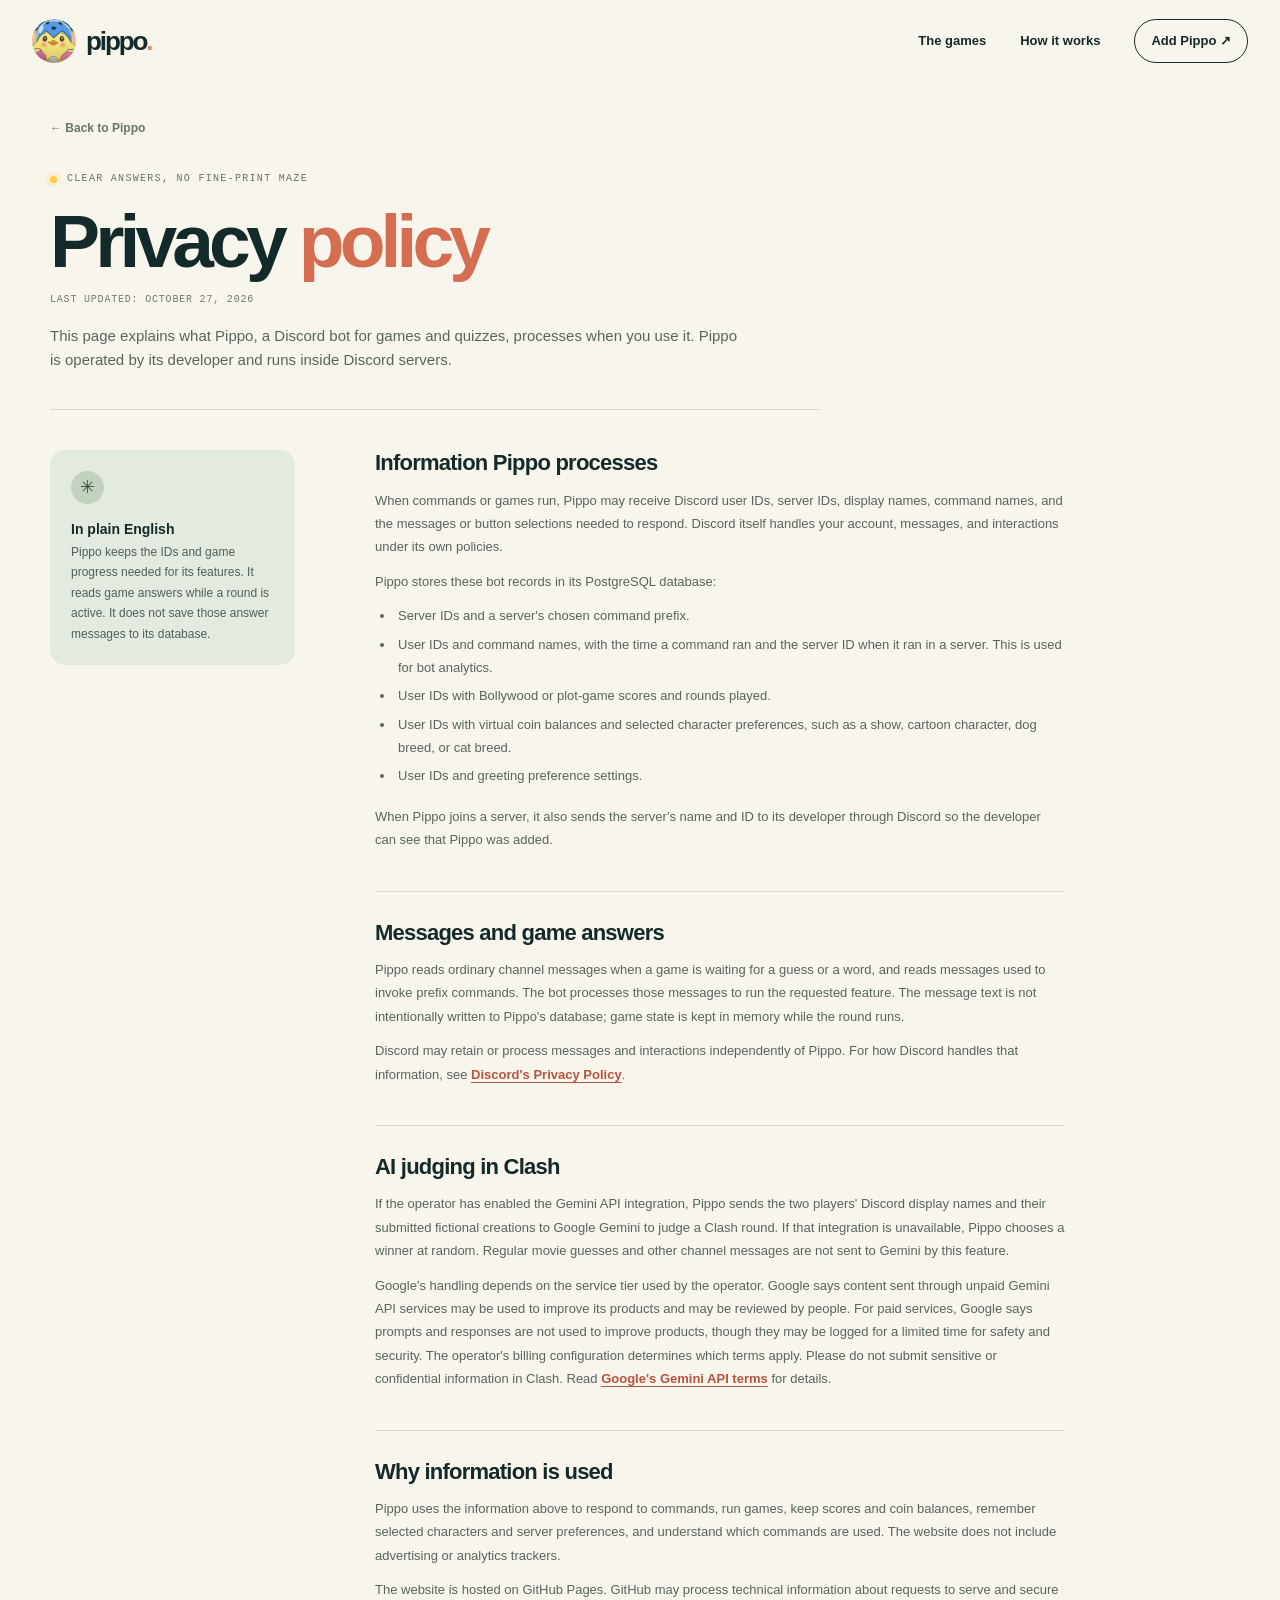
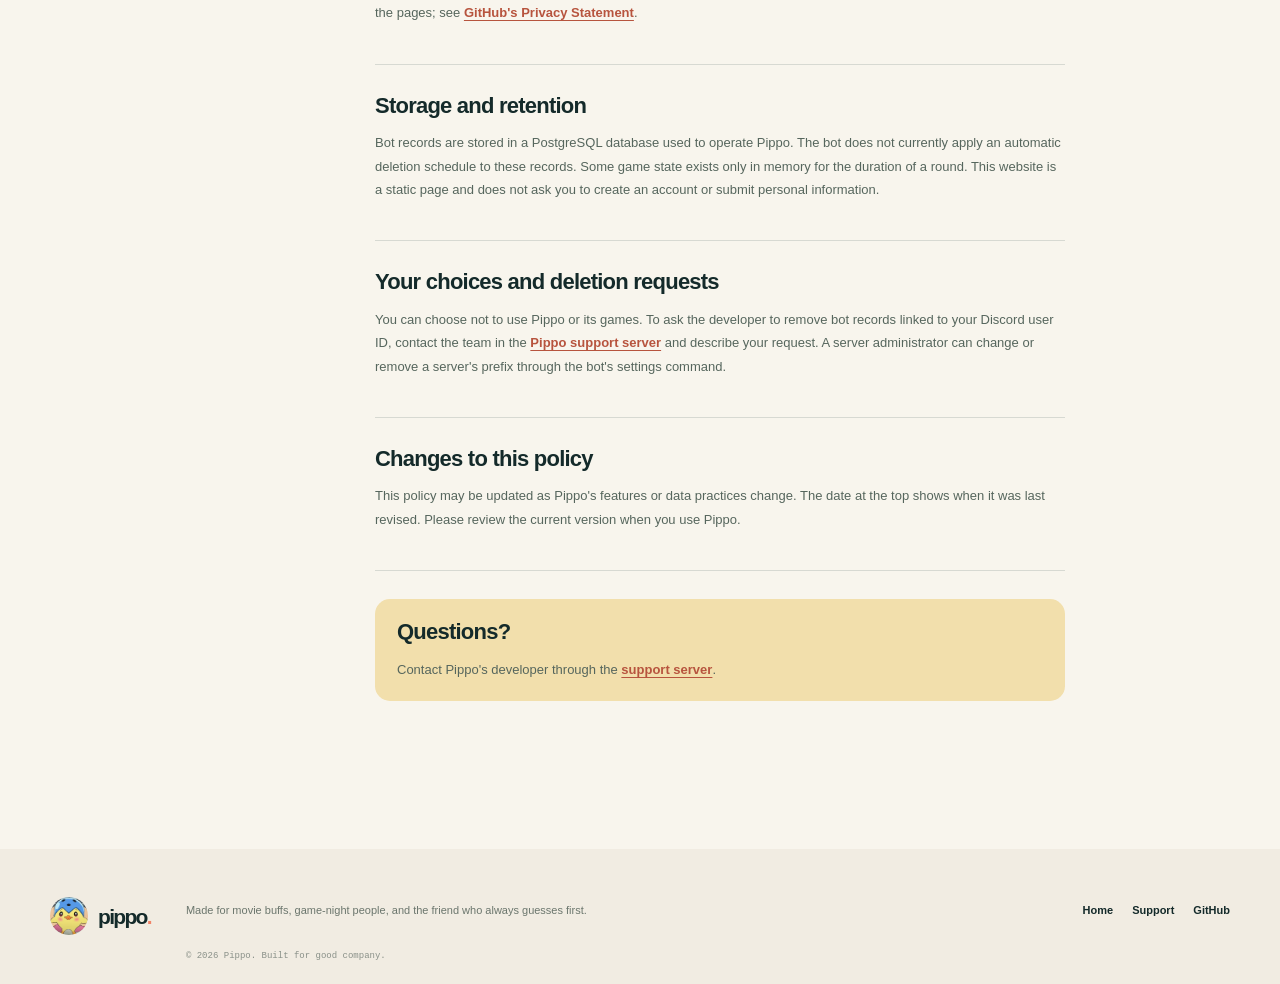
==== privacy.html @ 9a1ebc13 "Build Pippo website and privacy policy" ====
<!doctype html>
<html lang="en">
  <head>
    <meta charset="utf-8" />
    <meta name="viewport" content="width=device-width, initial-scale=1" />
    <meta name="theme-color" content="#132b2b" />
    <meta name="description" content="Learn what information Pippo processes, why it is used, and how to request its removal." />
    <title>Privacy policy — Pippo</title>
    <link rel="icon" href="assets/pippo.webp" type="image/webp" />
    <link rel="stylesheet" href="styles.css" />
    <script src="script.js" defer></script>
  </head>
  <body class="policy-page">
    <a class="skip-link" href="#main">Skip to content</a>
    <header class="site-header">
      <a class="brand" href="./" aria-label="Pippo home"><img src="assets/pippo.webp" alt="Pippo mascot" width="44" height="44" /><span>pippo<span class="brand-dot">.</span></span></a>
      <button class="menu-toggle" type="button" aria-expanded="false" aria-controls="site-nav" aria-label="Open navigation"><span></span><span></span></button>
      <nav id="site-nav" class="site-nav" aria-label="Main navigation"><a href="index.html#games">The games</a><a href="index.html#how">How it works</a><a class="nav-cta" href="https://top.gg/bot/1066895131485163570" target="_blank" rel="noreferrer">Add Pippo <span aria-hidden="true">↗</span></a></nav>
    </header>
    <main id="main" class="policy-main section-wrap">
      <a class="back-link" href="./">← Back to Pippo</a>
      <header class="policy-heading">
        <p class="eyebrow eyebrow-dark"><span class="eyebrow-dot"></span> Clear answers, no fine-print maze</p>
        <h1>Privacy <em>policy</em></h1>
        <p class="policy-updated">Last updated: October 27, 2026</p>
        <p class="policy-lede">This page explains what Pippo, a Discord bot for games and quizzes, processes when you use it. Pippo is operated by its developer and runs inside Discord servers.</p>
      </header>
      <div class="policy-layout">
        <aside class="policy-aside"><span class="aside-icon">✳</span><p><b>In plain English</b><br />Pippo keeps the IDs and game progress needed for its features. It reads game answers while a round is active. It does not save those answer messages to its database.</p></aside>
        <article class="policy-content">
          <section><h2>Information Pippo processes</h2><p>When commands or games run, Pippo may receive Discord user IDs, server IDs, display names, command names, and the messages or button selections needed to respond. Discord itself handles your account, messages, and interactions under its own policies.</p><p>Pippo stores these bot records in its PostgreSQL database:</p><ul><li>Server IDs and a server's chosen command prefix.</li><li>User IDs and command names, with the time a command ran and the server ID when it ran in a server. This is used for bot analytics.</li><li>User IDs with Bollywood or plot-game scores and rounds played.</li><li>User IDs with virtual coin balances and selected character preferences, such as a show, cartoon character, dog breed, or cat breed.</li><li>User IDs and greeting preference settings.</li></ul><p>When Pippo joins a server, it also sends the server's name and ID to its developer through Discord so the developer can see that Pippo was added.</p></section>
          <section><h2>Messages and game answers</h2><p>Pippo reads ordinary channel messages when a game is waiting for a guess or a word, and reads messages used to invoke prefix commands. The bot processes those messages to run the requested feature. The message text is not intentionally written to Pippo's database; game state is kept in memory while the round runs.</p><p>Discord may retain or process messages and interactions independently of Pippo. For how Discord handles that information, see <a href="https://discord.com/privacy" target="_blank" rel="noreferrer">Discord's Privacy Policy</a>.</p></section>
          <section><h2>AI judging in Clash</h2><p>If the operator has enabled the Gemini API integration, Pippo sends the two players' Discord display names and their submitted fictional creations to Google Gemini to judge a Clash round. If that integration is unavailable, Pippo chooses a winner at random. Regular movie guesses and other channel messages are not sent to Gemini by this feature.</p><p>Google's handling depends on the service tier used by the operator. Google says content sent through unpaid Gemini API services may be used to improve its products and may be reviewed by people. For paid services, Google says prompts and responses are not used to improve products, though they may be logged for a limited time for safety and security. The operator's billing configuration determines which terms apply. Please do not submit sensitive or confidential information in Clash. Read <a href="https://ai.google.dev/gemini-api/terms" target="_blank" rel="noreferrer">Google's Gemini API terms</a> for details.</p></section>
          <section><h2>Why information is used</h2><p>Pippo uses the information above to respond to commands, run games, keep scores and coin balances, remember selected characters and server preferences, and understand which commands are used. The website does not include advertising or analytics trackers.</p><p>The website is hosted on GitHub Pages. GitHub may process technical information about requests to serve and secure the pages; see <a href="https://docs.github.com/en/site-policy/privacy-policies/github-privacy-statement" target="_blank" rel="noreferrer">GitHub's Privacy Statement</a>.</p></section>
          <section><h2>Storage and retention</h2><p>Bot records are stored in a PostgreSQL database used to operate Pippo. The bot does not currently apply an automatic deletion schedule to these records. Some game state exists only in memory for the duration of a round. This website is a static page and does not ask you to create an account or submit personal information.</p></section>
          <section><h2>Your choices and deletion requests</h2><p>You can choose not to use Pippo or its games. To ask the developer to remove bot records linked to your Discord user ID, contact the team in the <a href="https://discord.gg/ugcEEd8pAP" target="_blank" rel="noreferrer">Pippo support server</a> and describe your request. A server administrator can change or remove a server's prefix through the bot's settings command.</p></section>
          <section><h2>Changes to this policy</h2><p>This policy may be updated as Pippo's features or data practices change. The date at the top shows when it was last revised. Please review the current version when you use Pippo.</p></section>
          <section class="policy-contact"><h2>Questions?</h2><p>Contact Pippo's developer through the <a href="https://discord.gg/ugcEEd8pAP" target="_blank" rel="noreferrer">support server</a>.</p></section>
        </article>
      </div>
    </main>
    <footer class="site-footer"><div class="footer-inner section-wrap"><a class="brand footer-brand" href="./"><img src="assets/pippo.webp" alt="" width="38" height="38" /><span>pippo<span class="brand-dot">.</span></span></a><p>Made for movie buffs, game-night people, and the friend who always guesses first.</p><nav aria-label="Footer navigation"><a href="index.html">Home</a><a href="https://discord.gg/ugcEEd8pAP" target="_blank" rel="noreferrer">Support</a><a href="https://github.com/NavSrijan/Pippo" target="_blank" rel="noreferrer">GitHub</a></nav><small>© <span data-year>2026</span> Pippo. Built for good company.</small></div></footer>
  </body>
</html>
---- styles.css ----
:root {
  color-scheme: light;
  --ink: #142a2a;
  --ink-soft: #385251;
  --paper: #fbf8f2;
  --paper-deep: #f3eee5;
  --sun: #ffc94a;
  --coral: #f18468;
  --line: rgba(20, 42, 42, .14);
  --display: 'Space Grotesk', 'Avenir Next', sans-serif;
  --body: 'DM Sans', 'Avenir Next', sans-serif;
  --mono: 'DM Mono', monospace;
}

* { box-sizing: border-box; }
html { scroll-behavior: smooth; scroll-padding-top: 92px; }
body { margin: 0; background: var(--paper); color: var(--ink); font-family: var(--body); font-size: 16px; line-height: 1.6; -webkit-font-smoothing: antialiased; }
a { color: inherit; }
button, a { -webkit-tap-highlight-color: transparent; }
.section-wrap { width: min(1180px, calc(100% - 64px)); margin-inline: auto; }
.skip-link { position: absolute; left: 16px; top: -60px; z-index: 10; padding: 10px 14px; border-radius: 8px; background: var(--sun); color: var(--ink); }
.skip-link:focus { top: 12px; }
.site-header { width: min(1320px, calc(100% - 64px)); height: 82px; margin: auto; display: flex; align-items: center; justify-content: space-between; position: relative; z-index: 5; }
.brand { display: inline-flex; align-items: center; gap: 10px; text-decoration: none; color: var(--ink); font: 700 26px/1 var(--display); letter-spacing: -.08em; }
.brand img { border-radius: 50%; object-fit: cover; }
.brand-dot { color: var(--coral); }
.site-nav { display: flex; align-items: center; gap: 34px; }
.site-nav a, .site-footer nav a { font-size: 13px; font-weight: 600; text-decoration: none; transition: color .2s ease; }
.site-nav a:hover, .site-footer nav a:hover { color: #b7543e; }
.site-nav .nav-cta { padding: 11px 16px; border: 1px solid var(--ink); border-radius: 999px; }
.site-nav .nav-cta:hover { background: var(--ink); color: white; }
.menu-toggle { display: none; }

.hero { min-height: 640px; margin-top: 12px; padding: 74px 66px 88px; border-radius: 30px; background: var(--ink); color: #fffaf0; display: grid; grid-template-columns: 1.04fr .96fr; align-items: center; position: relative; overflow: hidden; }
.hero::before { content: ''; width: 560px; height: 560px; position: absolute; right: -80px; top: -240px; border: 1px solid rgba(255,255,255,.1); border-radius: 50%; }
.hero::after { content: ''; width: 740px; height: 740px; position: absolute; right: -165px; top: -330px; border: 1px solid rgba(255,255,255,.06); border-radius: 50%; }
.hero-copy { max-width: 540px; z-index: 1; padding-bottom: 20px; }
.eyebrow { display: flex; align-items: center; gap: 10px; margin: 0 0 22px; color: #d7e4d6; font: 500 10px/1.4 var(--mono); letter-spacing: .13em; text-transform: uppercase; }
.eyebrow-dot { width: 7px; height: 7px; background: var(--sun); display: inline-block; border-radius: 50%; box-shadow: 0 0 0 4px rgba(255,201,74,.16); }
.hero h1, .section-heading h2, .how-title h2, .final-cta h2, .policy-heading h1 { margin: 0; font-family: var(--display); font-weight: 600; letter-spacing: -.065em; }
.hero h1 { font-size: clamp(48px, 6.3vw, 78px); line-height: .99; }
.hero h1 span { color: var(--sun); }
.hero-intro { max-width: 450px; margin: 26px 0 29px; color: #ccdbd1; font-size: 16px; line-height: 1.7; }
.hero-actions { display: flex; align-items: center; flex-wrap: wrap; gap: 22px; }
.button { display: inline-flex; align-items: center; justify-content: center; gap: 14px; min-height: 52px; padding: 0 21px; border: 1px solid transparent; border-radius: 999px; text-decoration: none; font-size: 13px; font-weight: 700; transition: transform .2s ease, background .2s ease, color .2s ease; }
.button:hover { transform: translateY(-2px); }
.button-bright { background: var(--sun); color: var(--ink); }
.button-bright:hover { background: #ffdc7d; }
.text-link { color: #d7e4d6; font-size: 12px; font-weight: 600; text-decoration: none; }
.text-link span { padding-left: 5px; color: var(--sun); }
.hero-note { display: flex; gap: 12px; align-items: center; margin-top: 51px; color: #b9c9c0; font-size: 11px; }
.note-star { color: var(--coral); font-size: 19px; }
.hero-art { height: 450px; position: relative; z-index: 1; display: flex; align-items: center; justify-content: center; }
.mascot-frame { z-index: 1; width: min(360px, 78%); aspect-ratio: 1; display: grid; place-items: center; border: 1px solid rgba(255,255,255,.32); border-radius: 48% 52% 49% 51%; background: linear-gradient(145deg, #e5a094 0%, #ffcf65 56%, #e5a094 100%); transform: rotate(-5deg); box-shadow: 0 24px 60px rgba(0,0,0,.25); overflow: hidden; }
.mascot-frame img { width: 83%; height: 83%; object-fit: cover; border: 8px solid #fffaf0; border-radius: 50%; transform: rotate(5deg); }
.art-orbit { position: absolute; width: 400px; height: 400px; border: 1px dashed rgba(255,255,255,.19); border-radius: 50%; }
.orbit-two { width: 466px; height: 466px; border-style: solid; border-color: rgba(255,255,255,.07); }
.art-spark { position: absolute; z-index: 2; color: var(--sun); }
.spark-one { top: 53px; left: 88px; font-size: 38px; }
.spark-two { top: 138px; right: 19px; color: var(--coral); font-size: 29px; }
.floating-card { display: flex; gap: 10px; align-items: center; position: absolute; z-index: 2; padding: 12px 15px; border: 1px solid rgba(20,42,42,.08); border-radius: 14px; background: #fffaf0; color: var(--ink); box-shadow: 0 14px 30px rgba(0,0,0,.18); transform: rotate(3deg); }
.floating-card b, .floating-card small { display: block; }
.floating-card b { font: 600 11px var(--display); }
.floating-card small { margin-top: 2px; color: #63736b; font-size: 9px; }
.card-emoji { display: grid; place-items: center; width: 33px; height: 33px; border-radius: 10px; background: #fbe6c8; font-size: 18px; }
.movie-card { top: 68px; right: -5px; }
.quiz-card { bottom: 75px; left: -5px; transform: rotate(-4deg); }
.quiz-card .card-emoji { background: #e8e7fb; }
.hero-caption { display: flex; align-items: center; gap: 8px; position: absolute; right: 5px; bottom: 10px; color: #afc0b6; font: 10px var(--mono); }
.caption-line { display: block; width: 25px; height: 1px; background: var(--coral); }
.hero-scroll { display: flex; gap: 10px; align-items: center; position: absolute; bottom: 28px; left: 66px; color: #9db2a6; font: 9px var(--mono); letter-spacing: .08em; text-transform: uppercase; }
.hero-scroll span { width: 18px; height: 26px; border: 1px solid #9db2a6; border-radius: 99px; position: relative; }
.hero-scroll span::after { content: ''; position: absolute; left: 7px; top: 5px; width: 2px; height: 5px; border-radius: 2px; background: var(--sun); }

.ticker { margin: 36px 0 0; border-block: 1px solid var(--line); overflow: hidden; }
.ticker-track { width: max-content; display: flex; align-items: center; gap: 29px; padding: 16px 0; animation: ticker 36s linear infinite; color: #415b53; font: 500 10px var(--mono); letter-spacing: .11em; text-transform: uppercase; }
.ticker-track i { color: var(--coral); font-size: 15px; font-style: normal; }
@keyframes ticker { to { transform: translateX(-50%); } }

.games-section { padding-block: 118px 128px; }
.section-heading { max-width: 710px; margin-bottom: 45px; }
.eyebrow-dark { color: #66746b; }
.section-heading h2, .how-title h2, .final-cta h2 { font-size: clamp(38px, 5.1vw, 59px); line-height: 1.04; }
.section-heading h2 em, .how-title h2 em, .final-cta h2 em, .policy-heading h1 em { color: #d56d51; font-style: normal; }
.section-heading > p:last-child { max-width: 485px; margin: 17px 0 0; color: #65736b; font-size: 14px; }
.game-grid { display: grid; grid-template-columns: repeat(4, 1fr); gap: 14px; }
.game-card { min-height: 335px; padding: 22px 22px 24px; border-radius: 18px; overflow: hidden; position: relative; }
.game-card-peach { background: #f5c6ad; }
.game-card-lilac { background: #d9d8f5; }
.game-card-mint { background: #cfe1d1; }
.game-card-yellow { background: #f6df9b; }
.game-card-top { display: flex; justify-content: space-between; align-items: center; }
.game-icon { display: grid; place-items: center; width: 43px; height: 43px; border: 1px solid rgba(20,42,42,.16); border-radius: 13px; background: rgba(255,255,255,.34); font-size: 22px; }
.game-index { color: rgba(20,42,42,.48); font: 11px var(--mono); }
.game-card h3 { max-width: 190px; margin: 37px 0 11px; font: 600 23px/1.12 var(--display); letter-spacing: -.04em; }
.game-card p { max-width: 245px; margin: 0; color: #455650; font-size: 12px; line-height: 1.65; }
.game-tag { display: inline-block; margin-top: 19px; padding: 6px 9px; border: 1px solid rgba(20,42,42,.18); border-radius: 50px; color: #41534d; font: 9px var(--mono); text-transform: uppercase; letter-spacing: .06em; }
.poster-stack { position: absolute; right: -15px; bottom: -12px; display: flex; transform: rotate(-13deg); }
.poster-stack span { display: grid; place-items: center; width: 46px; height: 62px; margin-left: -12px; border: 3px solid var(--paper); border-radius: 5px; background: #d87655; color: #fff8e7; font: 7px var(--mono); }
.poster-stack span:nth-child(2) { background: #667c81; transform: translateY(-7px); }
.poster-stack span:nth-child(3) { background: #edbd54; transform: translateY(-14px); }
.word-bubbles { position: absolute; right: 16px; bottom: 22px; display: flex; gap: 5px; align-items: center; transform: rotate(7deg); }
.word-bubbles span { display: grid; place-items: center; width: 39px; height: 39px; border-radius: 50%; background: #fff8ee; box-shadow: 0 4px 8px rgba(20,42,42,.1); font-size: 18px; }
.word-bubbles span:nth-child(2) { background: var(--ink); color: var(--sun); font: 600 16px var(--display); }
.tic-board { position: absolute; right: 17px; bottom: 18px; width: 76px; height: 76px; display: grid; grid-template-columns: repeat(3,1fr); gap: 3px; transform: rotate(6deg); }
.tic-board span { display: grid; place-items: center; border-radius: 5px; background: rgba(255,250,240,.75); color: #36534a; font: 700 13px var(--display); }
.tic-board span:nth-child(5) { background: #ed8a67; color: white; }
.coin-stack { position: absolute; right: 18px; bottom: 16px; display: flex; align-items: end; }
.coin-stack span { display: grid; place-items: center; width: 36px; height: 36px; margin-left: -5px; border: 2px solid #f6df9b; border-radius: 50%; background: #dfaa37; color: #fff5d4; font: 700 14px var(--display); box-shadow: 0 3px 6px rgba(20,42,42,.15); }
.coin-stack span:nth-child(2) { transform: translateY(-8px); background: #f2bb40; }
.coin-stack span:nth-child(3) { background: #c7832a; }

.how-section { padding-block: 95px 103px; background: var(--ink); color: #fffaf0; }
.how-inner { display: grid; grid-template-columns: .9fr 1.1fr; gap: 100px; align-items: center; }
.how-title h2 { font-size: clamp(40px, 4.8vw, 55px); }
.how-title > p:not(.eyebrow) { max-width: 330px; margin: 18px 0 24px; color: #bdcbc3; font-size: 13px; }
.button-outline { min-height: 46px; border-color: rgba(255,250,240,.55); color: #fffaf0; }
.button-outline:hover { background: #fffaf0; color: var(--ink); }
.steps { border-top: 1px solid rgba(255,255,255,.18); }
.step { min-height: 104px; padding: 20px 4px; display: grid; grid-template-columns: 44px 1fr 30px; gap: 17px; align-items: center; border-bottom: 1px solid rgba(255,255,255,.18); }
.step-number { align-self: start; padding-top: 5px; color: var(--sun); font: 11px var(--mono); }
.step h3 { margin: 0 0 4px; font: 600 18px var(--display); }
.step p { margin: 0; color: #b8c8bf; font-size: 12px; }
.step code { color: var(--sun); font: 11px var(--mono); }
.step-mark { display: grid; place-items: center; width: 28px; height: 28px; border: 1px solid rgba(255,255,255,.2); border-radius: 50%; color: var(--coral); font-size: 12px; }

.final-cta { min-height: 405px; padding-block: 90px 82px; text-align: center; position: relative; }
.final-cta .eyebrow { justify-content: center; }
.final-cta h2 { font-size: clamp(37px, 4.6vw, 55px); }
.button-dark { margin-top: 27px; background: var(--ink); color: #fffaf0; }
.button-dark:hover { background: #284642; }
.support-line { margin-top: 15px; color: #6c7870; font-size: 11px; }
.support-line a { color: #b7543e; font-weight: 700; text-underline-offset: 3px; }
.cta-sticker { display: grid; place-items: center; width: 92px; height: 92px; position: absolute; right: 9%; top: 105px; border: 1px solid rgba(20,42,42,.2); border-radius: 50%; background: var(--sun); color: var(--ink); font: 700 12px/1.2 var(--mono); transform: rotate(12deg); }

.site-footer { background: #f1ece2; }
.footer-inner { min-height: 135px; display: grid; grid-template-columns: auto 1fr auto; grid-template-rows: 1fr auto; gap: 2px 35px; align-items: center; padding-block: 23px; }
.footer-brand { grid-row: 1 / 3; font-size: 21px; }
.footer-inner > p { margin: 0; color: #6b766d; font-size: 11px; }
.site-footer nav { display: flex; gap: 19px; }
.site-footer nav a { font-size: 11px; }
.footer-inner > small { color: #8a9189; font: 9px var(--mono); }

.policy-page { background: #f8f5ed; }
.policy-main { padding-block: 32px 120px; }
.back-link { display: inline-block; margin: 0 0 34px; color: #68766c; font-size: 12px; font-weight: 600; text-decoration: none; }
.back-link:hover { color: #b7543e; }
.policy-heading { max-width: 770px; padding: 0 0 37px; border-bottom: 1px solid var(--line); }
.policy-heading .eyebrow { margin-bottom: 18px; }
.policy-heading h1 { font-size: clamp(48px, 7vw, 75px); line-height: 1; }
.policy-updated { margin: 15px 0; color: #6f7970; font: 10px var(--mono); text-transform: uppercase; letter-spacing: .08em; }
.policy-lede { max-width: 700px; margin: 19px 0 0; color: #56665d; font-size: 15px; }
.policy-layout { display: grid; grid-template-columns: 245px minmax(0, 690px); gap: 80px; align-items: start; padding-top: 40px; }
.policy-aside { position: sticky; top: 28px; padding: 21px; border-radius: 15px; background: #e3eadf; }
.aside-icon { display: grid; place-items: center; width: 33px; height: 33px; border-radius: 50%; background: #c3d2bf; color: #355348; font-size: 18px; }
.policy-aside p { margin: 14px 0 0; color: #4d6255; font-size: 12px; line-height: 1.7; }
.policy-aside b { color: var(--ink); font-family: var(--display); font-size: 14px; }
.policy-content section { padding: 0 0 28px; margin: 0 0 28px; border-bottom: 1px solid var(--line); }
.policy-content h2 { margin: 0 0 12px; font: 600 22px/1.2 var(--display); letter-spacing: -.035em; }
.policy-content p, .policy-content li { color: #56665d; font-size: 13px; line-height: 1.8; }
.policy-content p { margin: 0 0 11px; }
.policy-content ul { margin: 9px 0 12px; padding-left: 20px; }
.policy-content li { padding: 0 0 5px 3px; }
.policy-content a { color: #b7543e; font-weight: 600; text-underline-offset: 3px; }
.policy-content section:last-child { padding: 20px 22px; border: 0; border-radius: 15px; background: #f2dfac; }
.policy-contact p { margin: 0; }

@media (max-width: 960px) {
  .hero { padding-inline: 42px; grid-template-columns: 1fr .85fr; }
  .hero-art { height: 390px; }
  .mascot-frame { width: min(310px, 82%); }
  .art-orbit { width: 350px; height: 350px; }
  .orbit-two { width: 405px; height: 405px; }
  .movie-card { right: -9px; }
  .game-grid { grid-template-columns: repeat(2, 1fr); }
  .game-card { min-height: 300px; }
  .how-inner { gap: 55px; }
  .policy-layout { grid-template-columns: 200px 1fr; gap: 40px; }
  .cta-sticker { right: 3%; }
}
@media (max-width: 680px) {
  .section-wrap, .site-header { width: min(100% - 36px, 540px); }
  .site-header { height: 72px; }
  .menu-toggle { width: 42px; height: 42px; display: grid; place-content: center; gap: 5px; border: 1px solid var(--line); border-radius: 50%; background: transparent; cursor: pointer; }
  .menu-toggle span { display: block; width: 16px; height: 1px; background: var(--ink); }
  .site-nav { display: none; position: absolute; top: 62px; left: 0; right: 0; padding: 18px; border: 1px solid var(--line); border-radius: 16px; background: var(--paper); box-shadow: 0 15px 30px rgba(20,42,42,.1); align-items: stretch; gap: 16px; flex-direction: column; }
  .site-nav.is-open { display: flex; }
  .site-nav .nav-cta { align-self: flex-start; }
  .hero { min-height: 0; margin-top: 0; padding: 49px 27px 52px; border-radius: 23px; display: block; }
  .hero h1 { font-size: clamp(43px, 12.5vw, 64px); }
  .hero-intro { font-size: 14px; }
  .hero-note { margin-top: 30px; }
  .hero-art { height: 350px; margin-top: 20px; }
  .mascot-frame { width: 245px; }
  .art-orbit { width: 285px; height: 285px; }
  .orbit-two { width: 330px; height: 330px; }
  .spark-one { top: 24px; left: 33px; }
  .spark-two { top: 78px; right: 11px; }
  .movie-card { top: 33px; right: -4px; }
  .quiz-card { bottom: 40px; left: -6px; }
  .hero-caption { right: 1px; bottom: 1px; max-width: 200px; font-size: 8px; }
  .hero-scroll { display: none; }
  .ticker { margin-top: 23px; }
  .ticker-track { padding-block: 13px; }
  .games-section { padding-block: 83px 88px; }
  .section-heading { margin-bottom: 31px; }
  .section-heading h2, .how-title h2, .final-cta h2 { font-size: 41px; }
  .game-grid { grid-template-columns: 1fr; gap: 11px; }
  .game-card { min-height: 285px; padding: 20px; }
  .game-card h3 { margin-top: 27px; }
  .how-section { padding-block: 77px; }
  .how-inner { grid-template-columns: 1fr; gap: 45px; }
  .step { min-height: 94px; grid-template-columns: 31px 1fr 28px; gap: 10px; }
  .step h3 { font-size: 16px; }
  .step p { font-size: 11px; }
  .final-cta { min-height: 390px; padding-block: 75px 66px; }
  .final-cta h2 { font-size: 37px; }
  .cta-sticker { width: 65px; height: 65px; top: 28px; right: 0; font-size: 9px; }
  .footer-inner { min-height: 0; padding-block: 28px; grid-template-columns: 1fr; gap: 12px; }
  .footer-brand { grid-row: auto; }
  .site-footer nav { flex-wrap: wrap; gap: 15px; }
  .policy-main { padding-block: 24px 80px; }
  .back-link { margin-bottom: 25px; }
  .policy-heading h1 { font-size: 56px; }
  .policy-layout { grid-template-columns: 1fr; gap: 28px; padding-top: 27px; }
  .policy-aside { position: static; }
  .policy-content h2 { font-size: 20px; }
}
@media (prefers-reduced-motion: reduce) {
  *, *::before, *::after { scroll-behavior: auto !important; animation-duration: .01ms !important; animation-iteration-count: 1 !important; transition-duration: .01ms !important; }
}
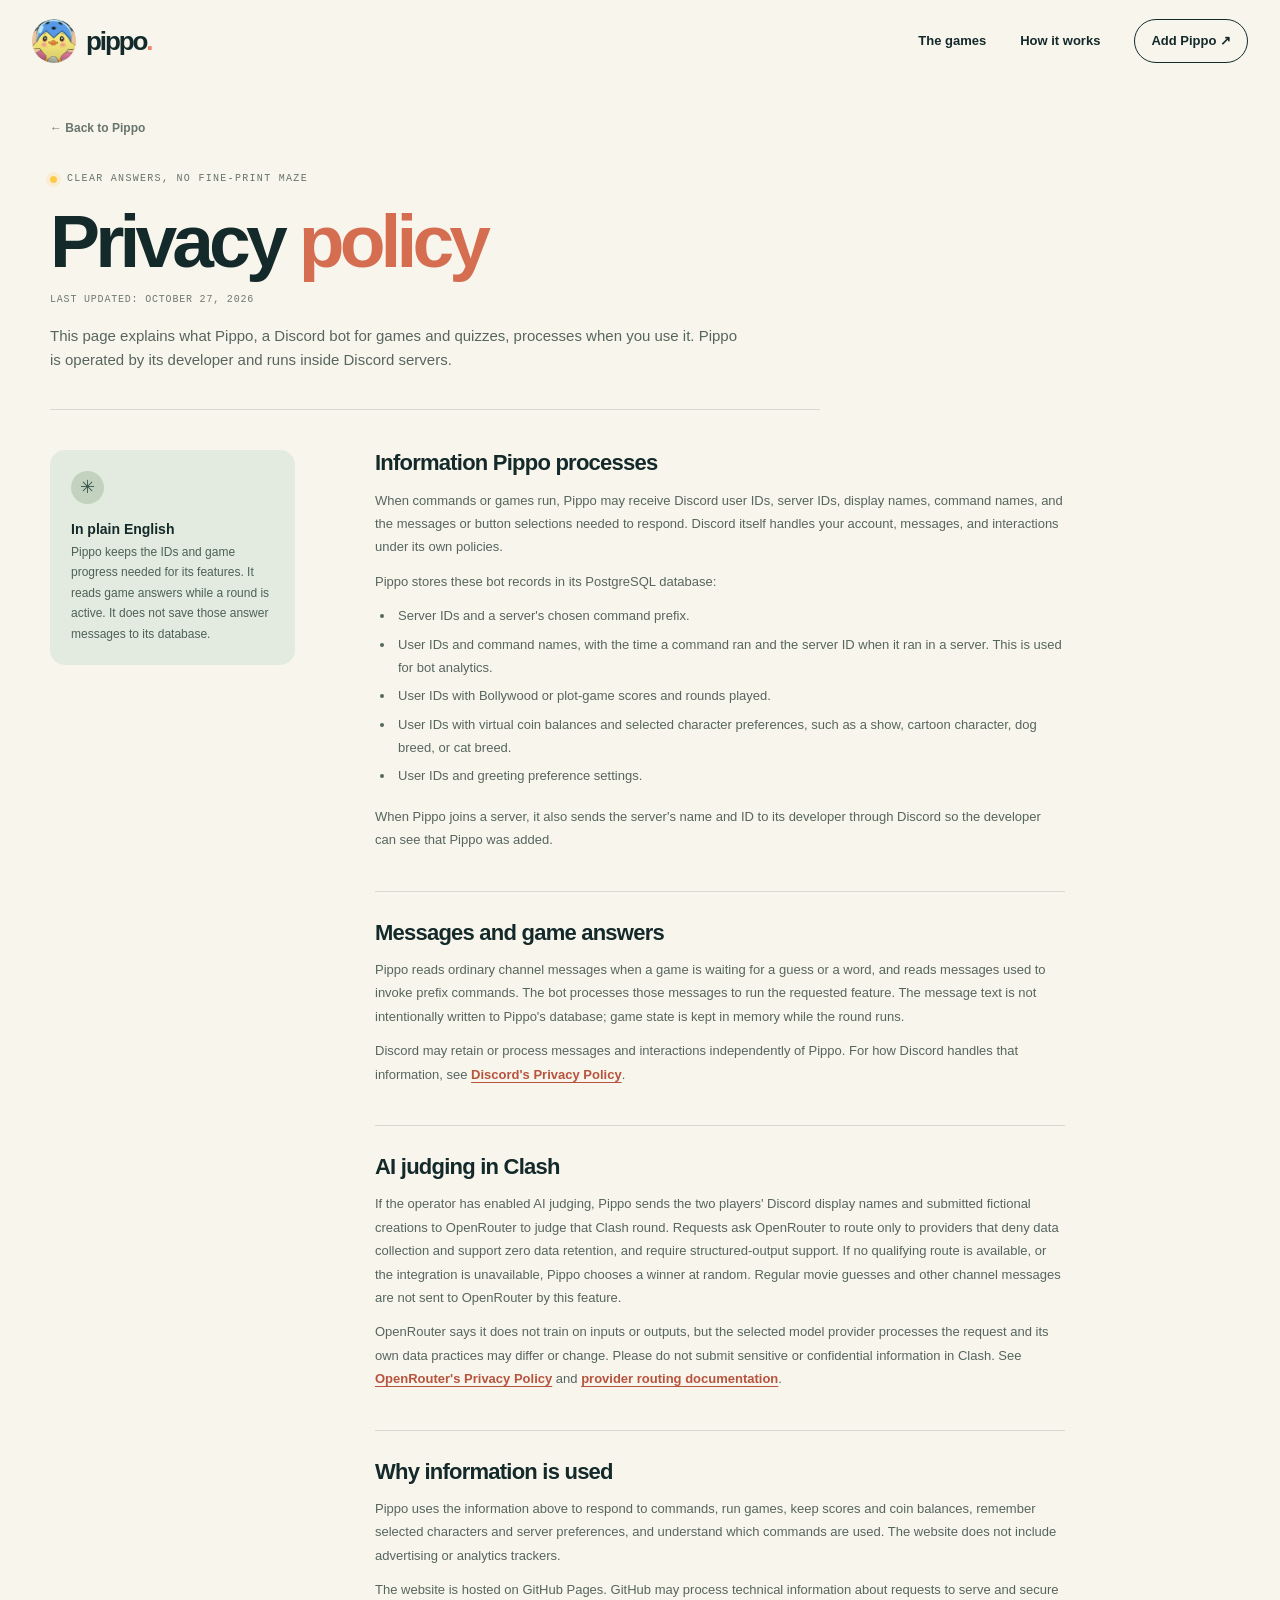
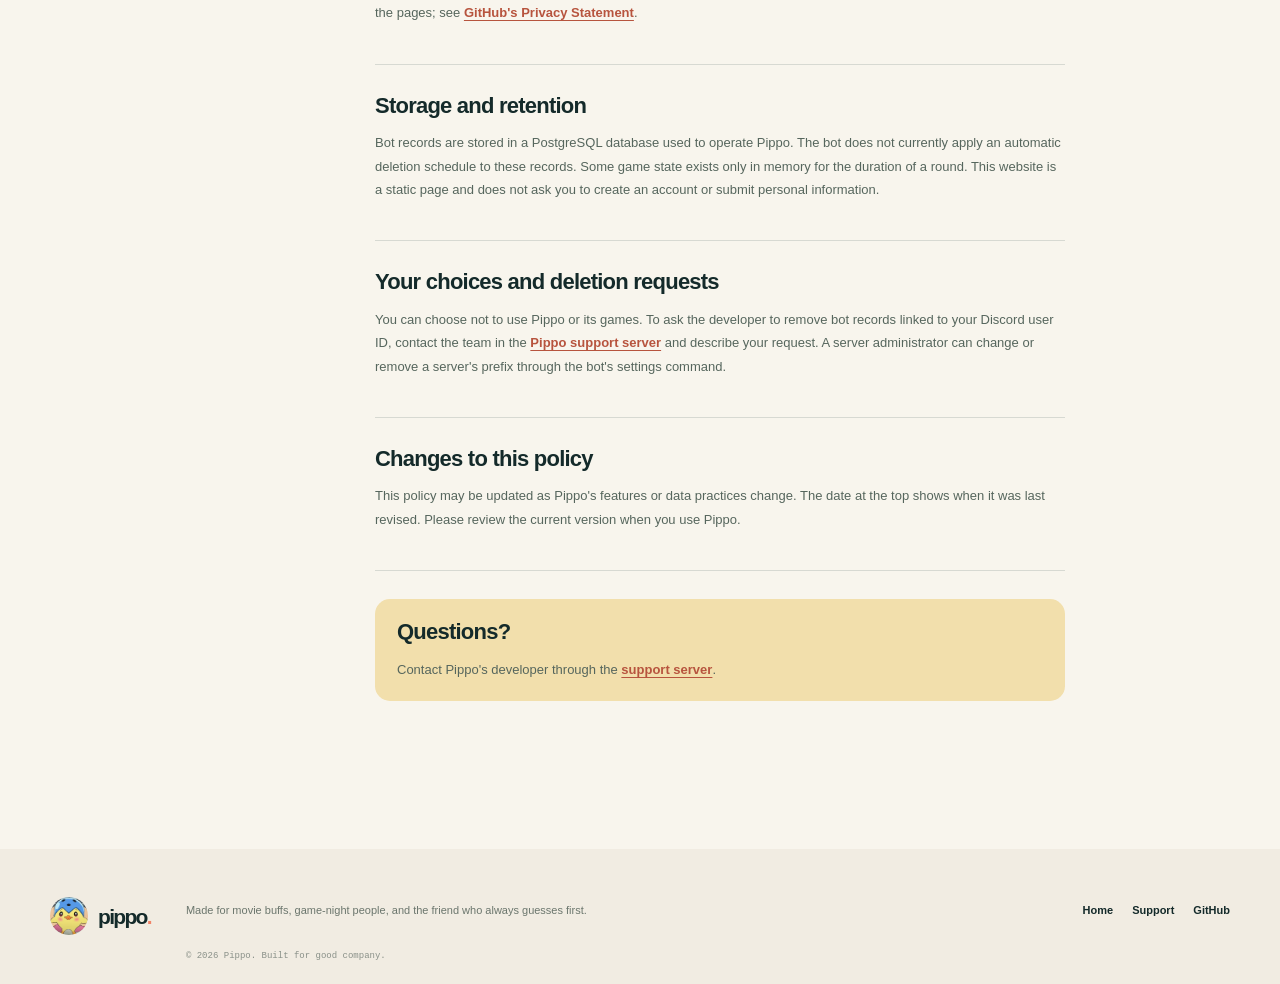
==== commit 537a8fc1: "Document OpenRouter data handling" ====
--- a/privacy.html
+++ b/privacy.html
@@ -30,7 +30,7 @@
         <article class="policy-content">
           <section><h2>Information Pippo processes</h2><p>When commands or games run, Pippo may receive Discord user IDs, server IDs, display names, command names, and the messages or button selections needed to respond. Discord itself handles your account, messages, and interactions under its own policies.</p><p>Pippo stores these bot records in its PostgreSQL database:</p><ul><li>Server IDs and a server's chosen command prefix.</li><li>User IDs and command names, with the time a command ran and the server ID when it ran in a server. This is used for bot analytics.</li><li>User IDs with Bollywood or plot-game scores and rounds played.</li><li>User IDs with virtual coin balances and selected character preferences, such as a show, cartoon character, dog breed, or cat breed.</li><li>User IDs and greeting preference settings.</li></ul><p>When Pippo joins a server, it also sends the server's name and ID to its developer through Discord so the developer can see that Pippo was added.</p></section>
           <section><h2>Messages and game answers</h2><p>Pippo reads ordinary channel messages when a game is waiting for a guess or a word, and reads messages used to invoke prefix commands. The bot processes those messages to run the requested feature. The message text is not intentionally written to Pippo's database; game state is kept in memory while the round runs.</p><p>Discord may retain or process messages and interactions independently of Pippo. For how Discord handles that information, see <a href="https://discord.com/privacy" target="_blank" rel="noreferrer">Discord's Privacy Policy</a>.</p></section>
-          <section><h2>AI judging in Clash</h2><p>If the operator has enabled the Gemini API integration, Pippo sends the two players' Discord display names and their submitted fictional creations to Google Gemini to judge a Clash round. If that integration is unavailable, Pippo chooses a winner at random. Regular movie guesses and other channel messages are not sent to Gemini by this feature.</p><p>Google's handling depends on the service tier used by the operator. Google says content sent through unpaid Gemini API services may be used to improve its products and may be reviewed by people. For paid services, Google says prompts and responses are not used to improve products, though they may be logged for a limited time for safety and security. The operator's billing configuration determines which terms apply. Please do not submit sensitive or confidential information in Clash. Read <a href="https://ai.google.dev/gemini-api/terms" target="_blank" rel="noreferrer">Google's Gemini API terms</a> for details.</p></section>
+          <section><h2>AI judging in Clash</h2><p>If the operator has enabled AI judging, Pippo sends the two players' Discord display names and submitted fictional creations to OpenRouter to judge that Clash round. Requests ask OpenRouter to route only to providers that deny data collection and support zero data retention, and require structured-output support. If no qualifying route is available, or the integration is unavailable, Pippo chooses a winner at random. Regular movie guesses and other channel messages are not sent to OpenRouter by this feature.</p><p>OpenRouter says it does not train on inputs or outputs, but the selected model provider processes the request and its own data practices may differ or change. Please do not submit sensitive or confidential information in Clash. See <a href="https://openrouter.ai/privacy/" target="_blank" rel="noreferrer">OpenRouter's Privacy Policy</a> and <a href="https://openrouter.ai/docs/guides/features/provider-routing" target="_blank" rel="noreferrer">provider routing documentation</a>.</p></section>
           <section><h2>Why information is used</h2><p>Pippo uses the information above to respond to commands, run games, keep scores and coin balances, remember selected characters and server preferences, and understand which commands are used. The website does not include advertising or analytics trackers.</p><p>The website is hosted on GitHub Pages. GitHub may process technical information about requests to serve and secure the pages; see <a href="https://docs.github.com/en/site-policy/privacy-policies/github-privacy-statement" target="_blank" rel="noreferrer">GitHub's Privacy Statement</a>.</p></section>
           <section><h2>Storage and retention</h2><p>Bot records are stored in a PostgreSQL database used to operate Pippo. The bot does not currently apply an automatic deletion schedule to these records. Some game state exists only in memory for the duration of a round. This website is a static page and does not ask you to create an account or submit personal information.</p></section>
           <section><h2>Your choices and deletion requests</h2><p>You can choose not to use Pippo or its games. To ask the developer to remove bot records linked to your Discord user ID, contact the team in the <a href="https://discord.gg/ugcEEd8pAP" target="_blank" rel="noreferrer">Pippo support server</a> and describe your request. A server administrator can change or remove a server's prefix through the bot's settings command.</p></section>
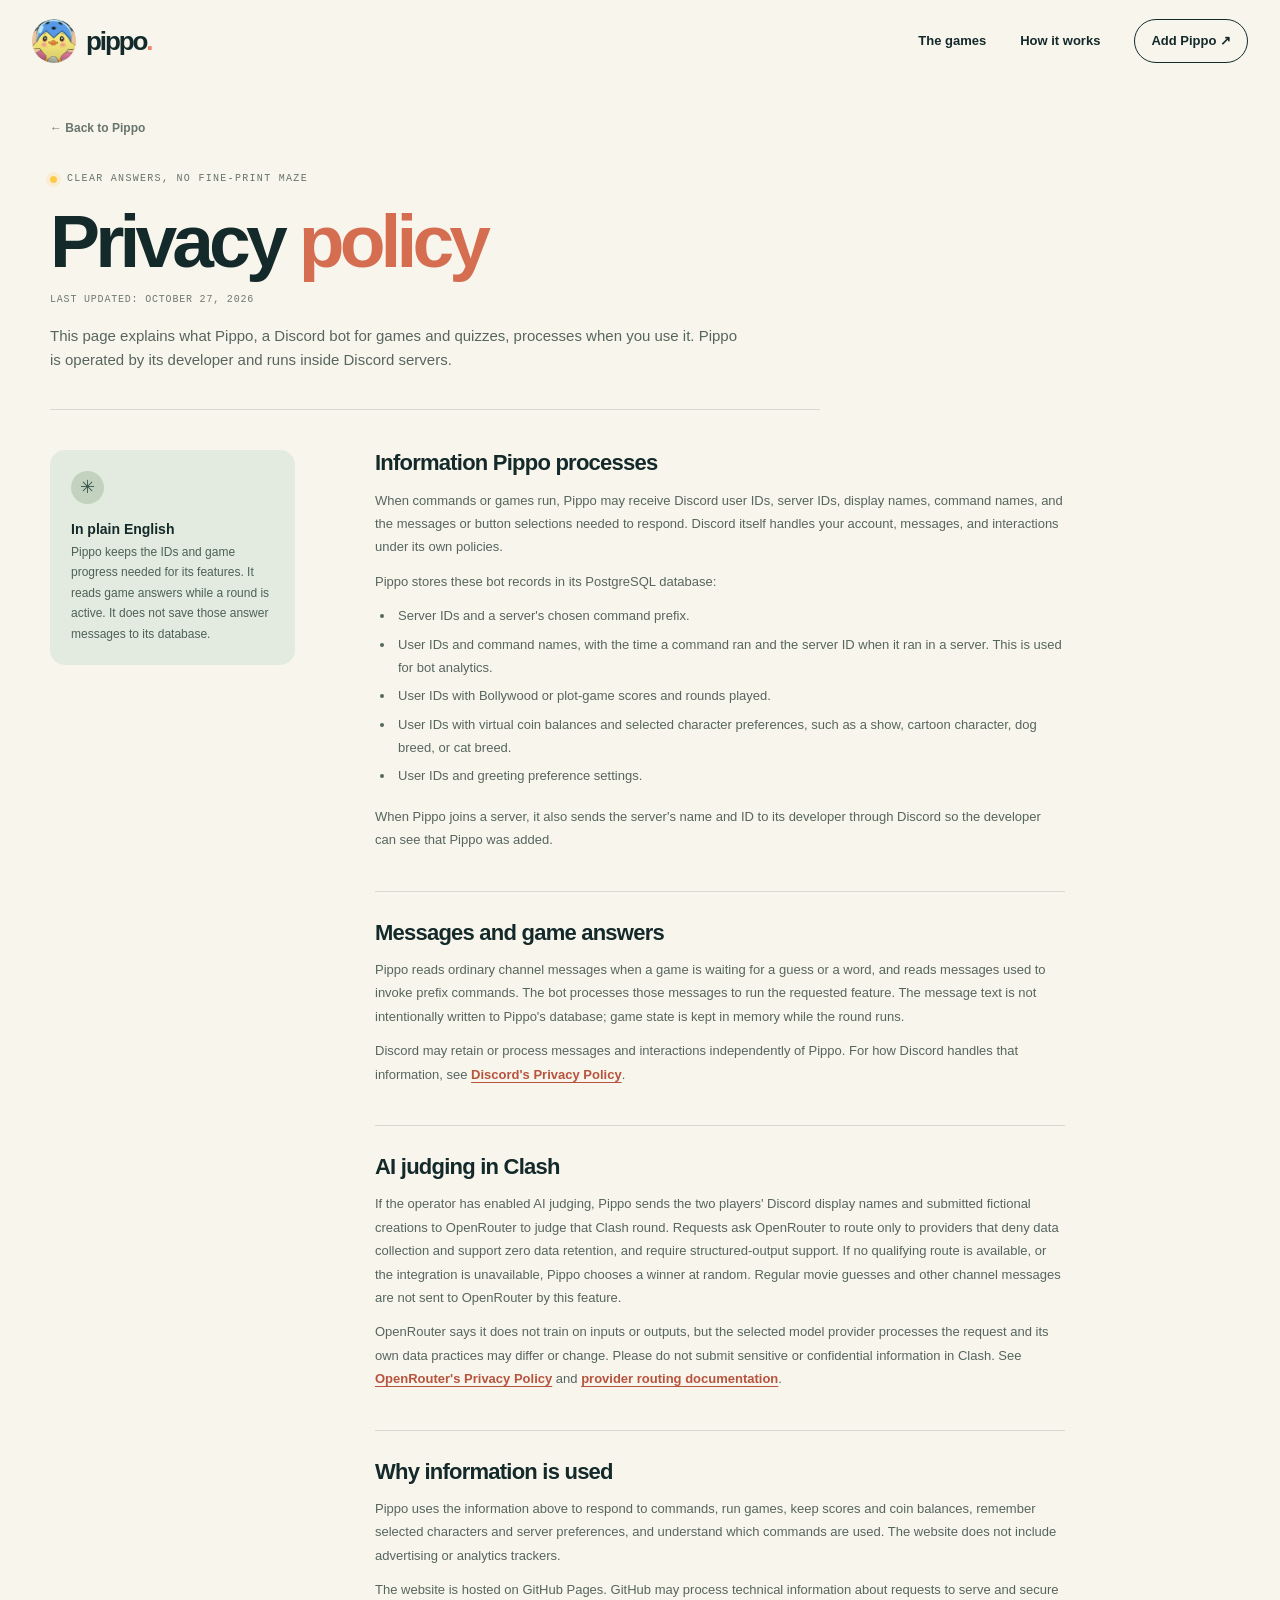
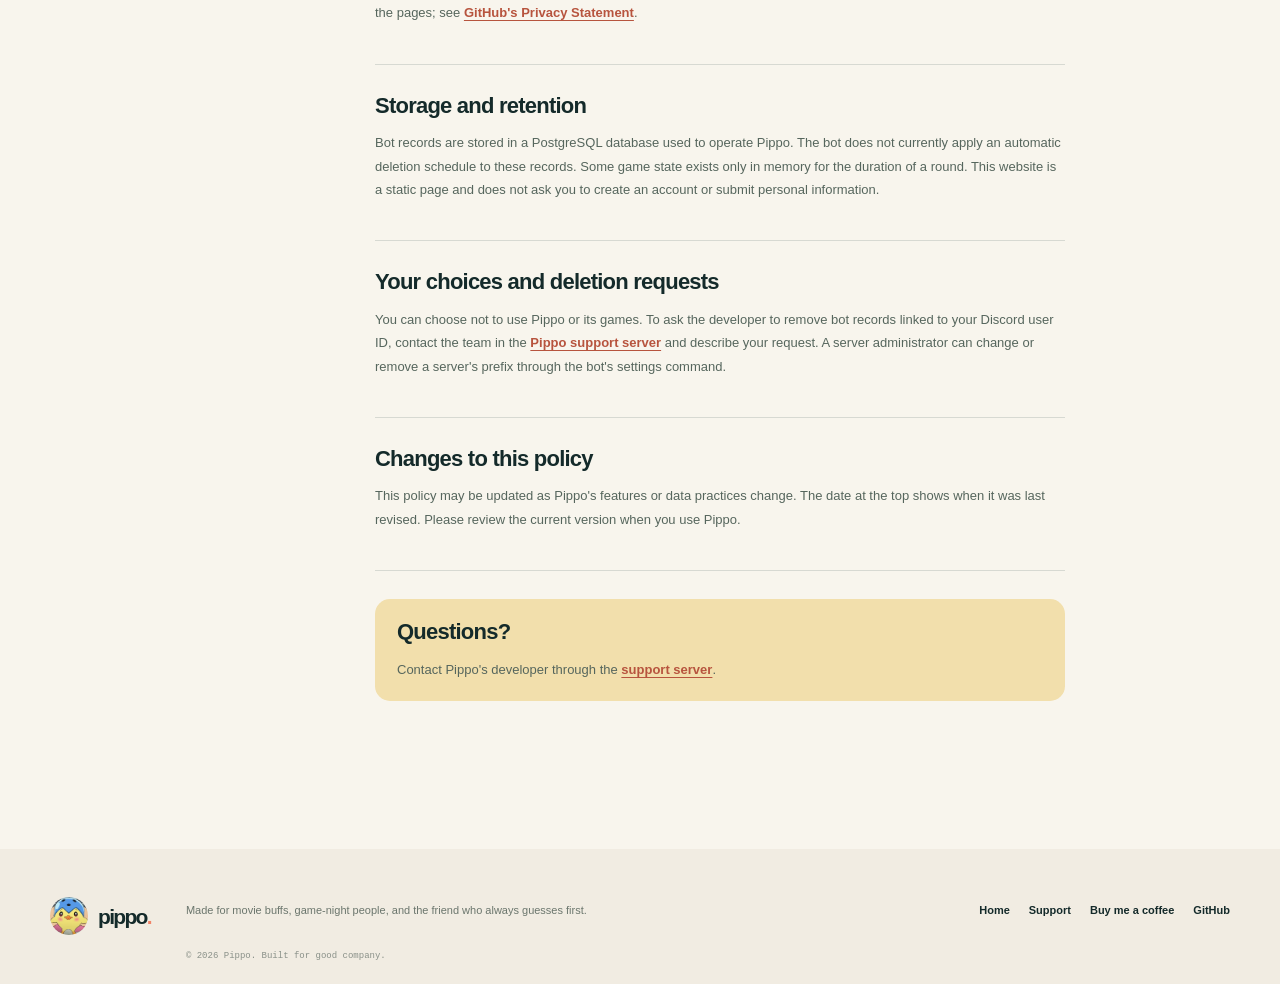
==== commit 180f0cca: "Add coffee support link" ====
--- a/privacy.html
+++ b/privacy.html
@@ -39,6 +39,6 @@
         </article>
       </div>
     </main>
-    <footer class="site-footer"><div class="footer-inner section-wrap"><a class="brand footer-brand" href="./"><img src="assets/pippo.webp" alt="" width="38" height="38" /><span>pippo<span class="brand-dot">.</span></span></a><p>Made for movie buffs, game-night people, and the friend who always guesses first.</p><nav aria-label="Footer navigation"><a href="index.html">Home</a><a href="https://discord.gg/ugcEEd8pAP" target="_blank" rel="noreferrer">Support</a><a href="https://github.com/NavSrijan/Pippo" target="_blank" rel="noreferrer">GitHub</a></nav><small>© <span data-year>2026</span> Pippo. Built for good company.</small></div></footer>
+    <footer class="site-footer"><div class="footer-inner section-wrap"><a class="brand footer-brand" href="./"><img src="assets/pippo.webp" alt="" width="38" height="38" /><span>pippo<span class="brand-dot">.</span></span></a><p>Made for movie buffs, game-night people, and the friend who always guesses first.</p><nav aria-label="Footer navigation"><a href="index.html">Home</a><a href="https://discord.gg/ugcEEd8pAP" target="_blank" rel="noreferrer">Support</a><a href="https://buymeacoffee.com/thewhistler" target="_blank" rel="noreferrer">Buy me a coffee</a><a href="https://github.com/NavSrijan/Pippo" target="_blank" rel="noreferrer">GitHub</a></nav><small>© <span data-year>2026</span> Pippo. Built for good company.</small></div></footer>
   </body>
 </html>
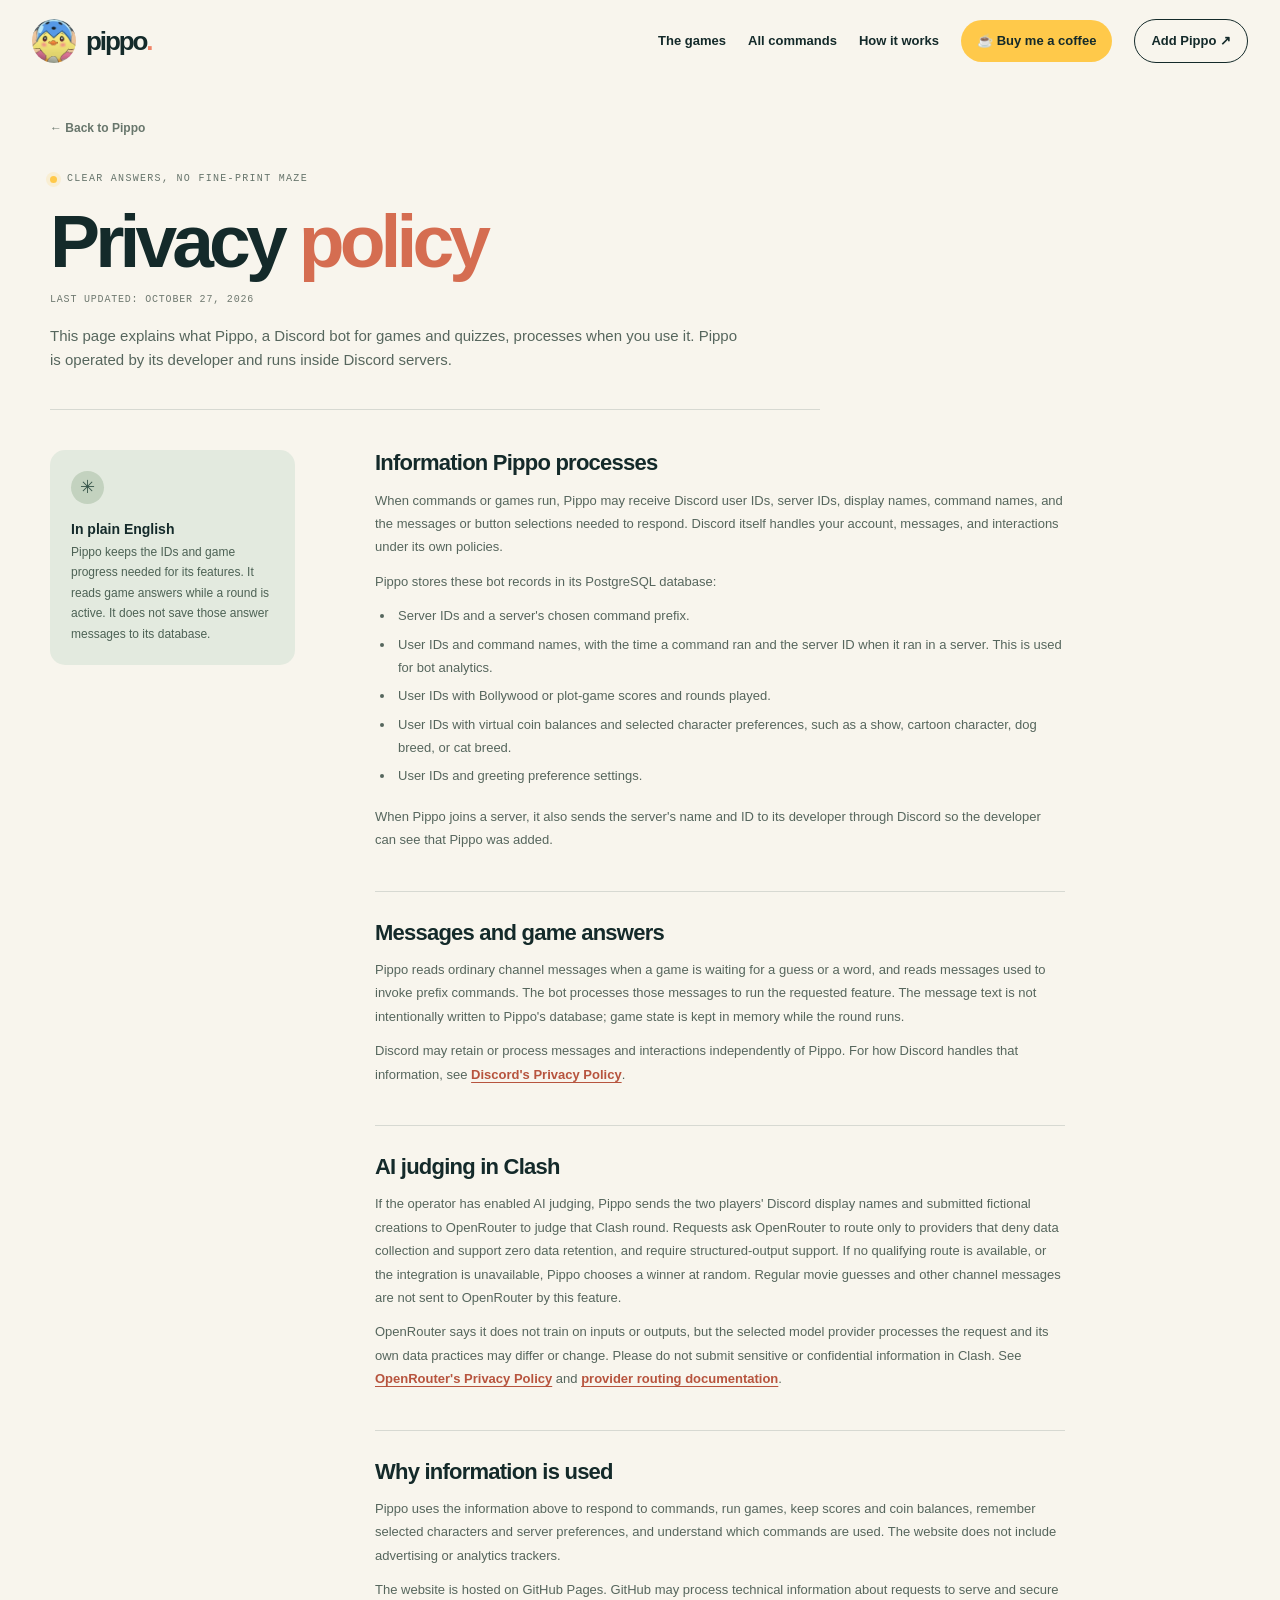
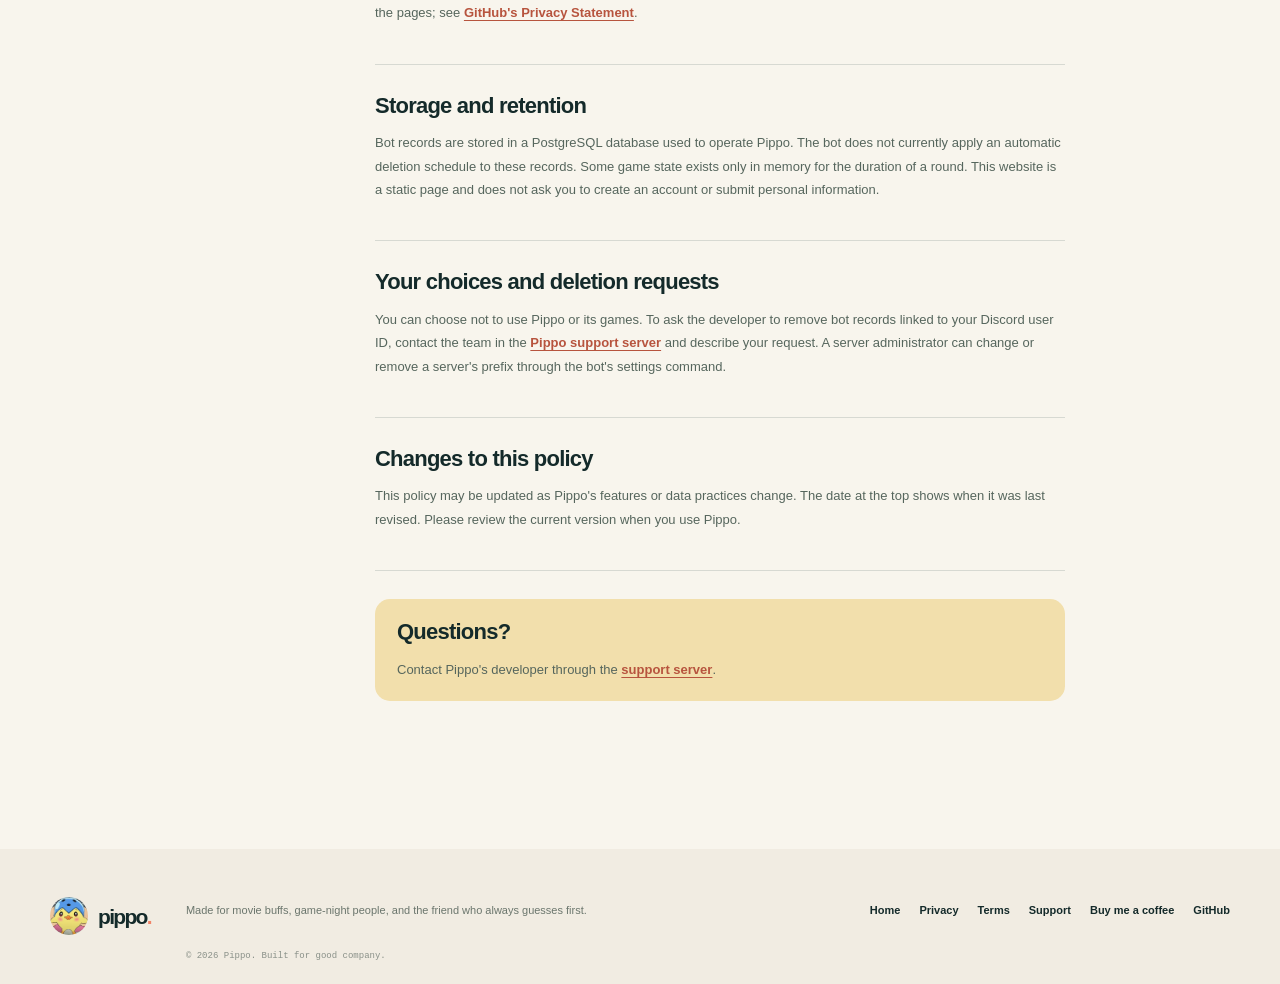
==== commit 6aea3481: "Build Pippo command catalog and evidence pages" ====
--- a/privacy.html
+++ b/privacy.html
@@ -15,7 +15,7 @@
     <header class="site-header">
       <a class="brand" href="./" aria-label="Pippo home"><img src="assets/pippo.webp" alt="Pippo mascot" width="44" height="44" /><span>pippo<span class="brand-dot">.</span></span></a>
       <button class="menu-toggle" type="button" aria-expanded="false" aria-controls="site-nav" aria-label="Open navigation"><span></span><span></span></button>
-      <nav id="site-nav" class="site-nav" aria-label="Main navigation"><a href="index.html#games">The games</a><a href="index.html#how">How it works</a><a class="nav-cta" href="https://top.gg/bot/1066895131485163570" target="_blank" rel="noreferrer">Add Pippo <span aria-hidden="true">↗</span></a></nav>
+      <nav id="site-nav" class="site-nav" aria-label="Main navigation"><a href="index.html#games">The games</a><a href="commands.html">All commands</a><a href="index.html#how">How it works</a><a class="nav-coffee" href="https://buymeacoffee.com/thewhistler" target="_blank" rel="noreferrer">☕ Buy me a coffee</a><a class="nav-cta" href="https://top.gg/bot/1066895131485163570" target="_blank" rel="noreferrer">Add Pippo <span aria-hidden="true">↗</span></a></nav>
     </header>
     <main id="main" class="policy-main section-wrap">
       <a class="back-link" href="./">← Back to Pippo</a>
@@ -39,6 +39,6 @@
         </article>
       </div>
     </main>
-    <footer class="site-footer"><div class="footer-inner section-wrap"><a class="brand footer-brand" href="./"><img src="assets/pippo.webp" alt="" width="38" height="38" /><span>pippo<span class="brand-dot">.</span></span></a><p>Made for movie buffs, game-night people, and the friend who always guesses first.</p><nav aria-label="Footer navigation"><a href="index.html">Home</a><a href="https://discord.gg/ugcEEd8pAP" target="_blank" rel="noreferrer">Support</a><a href="https://buymeacoffee.com/thewhistler" target="_blank" rel="noreferrer">Buy me a coffee</a><a href="https://github.com/NavSrijan/Pippo" target="_blank" rel="noreferrer">GitHub</a></nav><small>© <span data-year>2026</span> Pippo. Built for good company.</small></div></footer>
+    <footer class="site-footer"><div class="footer-inner section-wrap"><a class="brand footer-brand" href="./"><img src="assets/pippo.webp" alt="" width="38" height="38" /><span>pippo<span class="brand-dot">.</span></span></a><p>Made for movie buffs, game-night people, and the friend who always guesses first.</p><nav aria-label="Footer navigation"><a href="index.html">Home</a><a href="privacy.html">Privacy</a><a href="terms.html">Terms</a><a href="https://discord.gg/ugcEEd8pAP" target="_blank" rel="noreferrer">Support</a><a href="https://buymeacoffee.com/thewhistler" target="_blank" rel="noreferrer">Buy me a coffee</a><a href="https://github.com/NavSrijan/Pippo" target="_blank" rel="noreferrer">GitHub</a></nav><small>© <span data-year>2026</span> Pippo. Built for good company.</small></div></footer>
   </body>
 </html>
--- a/styles.css
+++ b/styles.css
@@ -229,3 +229,136 @@
 @media (prefers-reduced-motion: reduce) {
   *, *::before, *::after { scroll-behavior: auto !important; animation-duration: .01ms !important; animation-iteration-count: 1 !important; transition-duration: .01ms !important; }
 }
+
+/* Command showcase and support */
+.visually-hidden { position:absolute; width:1px; height:1px; padding:0; margin:-1px; overflow:hidden; clip:rect(0,0,0,0); white-space:nowrap; border:0; }
+[hidden] { display:none !important; }
+:focus-visible { outline:3px solid #d56d51; outline-offset:4px; }
+.site-nav { gap:22px; }
+.site-nav .nav-coffee { display:inline-flex; align-items:center; padding:11px 16px; border-radius:999px; background:var(--sun); color:var(--ink); }
+.site-nav .nav-coffee:hover { background:#f7b92d; color:var(--ink); }
+.showcase-section { padding-bottom:110px; }
+.showcase-heading { display:flex; justify-content:space-between; gap:32px; align-items:flex-end; margin-bottom:36px; }
+.showcase-heading .section-heading { margin:0; }
+.showcase-heading .button { flex-shrink:0; margin-bottom:4px; }
+.showcase-grid { display:grid; grid-template-columns:repeat(3,minmax(0,1fr)); gap:22px; }
+.showcase-card { min-width:0; text-decoration:none; }
+.showcase-image { height:300px; border-radius:17px; background:#101110; padding:20px; display:grid; place-items:center; overflow:hidden; border:1px solid var(--line); }
+.showcase-image img { width:100%; max-height:260px; object-fit:contain; transition:transform .2s ease; }
+.showcase-card:hover img { transform:scale(1.025); }
+.showcase-label { margin-top:17px; display:flex; justify-content:space-between; gap:10px; font:600 13px var(--mono); }
+.showcase-label > span { font:11px var(--body); color:var(--ink-soft); }
+.showcase-card h3 { margin:10px 0 0; max-width:290px; font:600 22px/1.2 var(--display); letter-spacing:-.04em; }
+.capture-note { color:#68766c; font-size:11px; margin-top:25px; }
+.coffee-section { margin-top:80px; padding:42px 44px; border:1px solid #e5bf59; border-radius:24px; background:#ffe09a; display:grid; grid-template-columns:84px 1fr auto; align-items:center; gap:28px; }
+.coffee-cup { width:82px; height:82px; border:1px solid #dfb45b; border-radius:22px; background:#fff0c9; display:grid; place-items:center; font-size:42px; transform:rotate(-8deg); }
+.coffee-section .eyebrow { margin-bottom:9px; color:#73591e; font-size:9px; }
+.coffee-section h2 { margin:0; font:600 39px/1 var(--display); letter-spacing:-.055em; }
+.coffee-section h2 em { font-style:normal; color:#a44d32; }
+.coffee-section p:not(.eyebrow) { max-width:510px; margin:13px 0 0; font-size:13px; color:#6c5728; }
+.coffee-section .button { margin:0; white-space:nowrap; }
+.command-main { padding-block:58px 85px; }
+.command-heading { max-width:820px; padding-bottom:48px; }
+.command-heading h1 { margin:0; font:600 clamp(48px,7vw,78px)/1.02 var(--display); letter-spacing:-.065em; }
+.command-heading h1 em { font-style:normal; color:#d56d51; }
+.command-heading > p:not(.eyebrow) { max-width:640px; margin:23px 0 0; color:#65736b; font-size:15px; }
+.catalog-stats { display:flex; flex-wrap:wrap; gap:13px 26px; margin-top:27px; color:#5c6c62; font-size:11px; }
+.catalog-stats b { color:var(--ink); font-size:15px; margin-right:4px; }
+.catalog-tools { padding-block:23px 0; border-top:1px solid var(--line); }
+.command-search { display:flex; align-items:center; gap:12px; background:white; border:1px solid var(--line); border-radius:13px; max-width:650px; padding:12px 18px; }
+.command-search > span:first-child { font-size:27px; line-height:1; color:#8b9c91; }
+.command-search input { min-width:0; width:100%; padding:5px 0; border:0; background:transparent; color:var(--ink); font:14px var(--body); outline:none; }
+.command-search:focus-within { outline:2px solid #d56d51; outline-offset:2px; }
+.command-filters { display:flex; flex-wrap:wrap; gap:8px; margin-top:22px; }
+.command-filters button { padding:9px 13px; border:1px solid var(--line); background:transparent; border-radius:99px; color:#53665b; cursor:pointer; font:600 11px var(--body); }
+.command-filters button span { font-size:9px; opacity:.7; margin-left:6px; }
+.command-filters button.is-active { background:var(--ink); border-color:var(--ink); color:white; }
+.catalog-meta { display:flex; justify-content:space-between; flex-wrap:wrap; gap:6px 20px; margin-block:21px 17px; color:#6e7d72; font-size:10px; }
+.catalog-meta p { margin:0; }
+.catalog-meta code { color:var(--ink); }
+.command-grid { display:grid; grid-template-columns:repeat(3,minmax(0,1fr)); gap:20px; }
+.command-card { min-width:0; border:1px solid var(--line); border-radius:19px; padding:24px 22px 15px; background:#fffdf8; display:flex; flex-direction:column; scroll-margin-top:24px; }
+.command-card-heading { display:flex; align-items:center; justify-content:space-between; gap:10px; }
+.command-emoji { display:grid; place-items:center; width:37px; height:37px; background:#f2ebdd; border-radius:12px; font-size:20px; }
+.command-category { font:9px var(--mono); text-transform:uppercase; letter-spacing:.04em; color:#6b7d6f; text-align:right; }
+.command-card h2 { margin:23px 0 7px; font:600 22px/1.2 var(--display); letter-spacing:-.04em; overflow-wrap:anywhere; }
+.command-card h2 code { font-family:inherit; }
+.command-card h3 { margin:0 0 9px; font:600 15px/1.35 var(--display); }
+.command-card > p { margin:0 0 20px; color:#67776b; font-size:12px; line-height:1.7; }
+.command-preview { width:100%; margin-top:auto; padding:0; background:#101110; border:0; border-radius:12px; overflow:hidden; cursor:pointer; text-align:left; }
+.command-preview img { display:block; width:100%; height:180px; object-fit:contain; object-position:center; padding:10px; }
+.command-preview > span { padding:10px 12px; border-top:1px solid #343b34; display:flex; justify-content:space-between; color:#d5dece; font:10px var(--mono); }
+.command-preview b { color:var(--sun); }
+.command-preview:hover > span { color:var(--sun); }
+.command-card-bottom { display:flex; align-items:center; justify-content:space-between; gap:8px; margin-top:16px; }
+.command-card-bottom code { color:#5d7062; font:9px/1.5 var(--mono); overflow-wrap:anywhere; }
+.command-card-bottom button, .example-line button { background:#f0e9dc; color:#4e6354; border:0; border-radius:6px; padding:6px 8px; font:600 10px var(--body); cursor:pointer; flex-shrink:0; }
+.command-empty { text-align:center; padding:55px 20px; border:1px dashed var(--line); border-radius:16px; }
+.command-empty > span { font-size:30px; }
+.command-empty h2 { font:600 28px var(--display); letter-spacing:-.04em; }
+.command-empty p { color:#66766b; font-size:14px; }
+.catalog-footnote { margin-top:35px; padding:25px 28px; background:#eee8da; border-radius:14px; }
+.catalog-footnote p { margin:0 0 12px; color:#6b786c; font-size:11px; }
+.catalog-footnote a { font-size:13px; font-weight:700; color:#9d4e32; }
+.command-dialog { width:min(950px,calc(100% - 32px)); max-height:90vh; padding:0; border:1px solid var(--line); border-radius:20px; color:var(--ink); background:var(--paper); box-shadow:0 25px 90px #0006; }
+.command-dialog::backdrop { background:#102b2bd9; backdrop-filter:blur(5px); }
+.dialog-close { position:absolute; right:16px; top:14px; border:1px solid var(--line); border-radius:50%; width:36px; height:36px; background:var(--paper); color:var(--ink); font-size:25px; cursor:pointer; }
+.dialog-copy { padding:32px 60px 25px 30px; }
+.dialog-copy .eyebrow { margin-bottom:12px; }
+.dialog-copy h2 { margin:0; font:600 32px/1.2 var(--display); letter-spacing:-.04em; overflow-wrap:anywhere; }
+.dialog-copy > p:not(.eyebrow) { color:#607165; font-size:14px; }
+.example-line { display:flex; flex-wrap:wrap; align-items:center; justify-content:space-between; gap:14px; border:1px solid var(--line); border-radius:9px; padding:12px; }
+.example-line code { font:12px/1.7 var(--mono); overflow-wrap:anywhere; }
+.command-dialog figure { margin:0; padding:24px; background:#101110; }
+.command-dialog figure img { display:block; width:auto; max-width:100%; max-height:55vh; height:auto; margin:auto; }
+.command-dialog figcaption { text-align:center; margin-top:20px; color:#bdcbbb; font:10px var(--mono); }
+.evidence-main { padding-block:60px 80px; max-width:1000px; }
+.evidence-block { border-top:1px solid var(--line); padding-block:40px 55px; }
+.evidence-block h2 { font:600 36px/1.2 var(--display); letter-spacing:-.05em; margin:0 0 15px; }
+.evidence-block > p:not(.eyebrow) { max-width:760px; font-size:14px; color:#5d7062; }
+.evidence-block video { display:block; width:100%; max-height:75vh; margin-top:25px; border-radius:13px; background:#101110; }
+.evidence-block .text-link-dark { display:inline-block; margin-top:14px; color:#a24f36; font-weight:600; font-size:13px; }
+.evidence-block figure { margin:30px 0 0; }
+.evidence-block figure img { display:block; max-width:100%; max-height:650px; height:auto; border-radius:10px; }
+.evidence-block figcaption { margin-top:10px; color:#6e7d72; font-size:11px; }
+@media(max-width:1100px) {
+  .site-nav { gap:16px; }
+  .site-nav a { font-size:11px; }
+  .showcase-heading { align-items:flex-start; flex-direction:column; }
+  .showcase-heading .button { margin-top:0; }
+  .coffee-section { grid-template-columns:70px 1fr; }
+  .coffee-cup { width:66px; height:66px; font-size:33px; }
+  .coffee-section .button { grid-column:2; justify-self:start; }
+  .command-grid { grid-template-columns:repeat(2,minmax(0,1fr)); }
+}
+@media(max-width:680px) {
+  .showcase-section { padding-bottom:75px; }
+  .showcase-grid { grid-template-columns:1fr; gap:30px; }
+  .showcase-image { height:280px; }
+  .showcase-image img { max-height:240px; }
+  .showcase-card h3 { max-width:100%; }
+  .coffee-section { margin-top:50px; padding:28px 24px; gap:18px; grid-template-columns:50px 1fr; }
+  .coffee-cup { width:46px; height:46px; border-radius:14px; font-size:27px; }
+  .coffee-section h2 { font-size:32px; }
+  .coffee-section p:not(.eyebrow) { font-size:12px; }
+  .coffee-section .button { grid-column:1/-1; justify-self:stretch; }
+  .command-main { padding-top:34px; }
+  .command-heading { padding-bottom:33px; }
+  .command-heading h1 { font-size:50px; }
+  .command-heading > p:not(.eyebrow) { font-size:14px; }
+  .command-grid { grid-template-columns:1fr; }
+  .command-card { padding:24px 20px 17px; }
+  .command-preview img { height:210px; }
+  .command-search input { font-size:12px; }
+  .command-filters { gap:7px; }
+  .command-filters button { font-size:10px; padding:9px 10px; }
+  .catalog-meta { font-size:10px; }
+  .catalog-footnote { padding:23px 20px; }
+  .dialog-copy { padding:30px 46px 22px 22px; }
+  .dialog-copy h2 { font-size:26px; }
+  .dialog-copy .eyebrow { font-size:8px; }
+  .command-dialog figure { padding:15px; }
+  .command-dialog figcaption { font-size:8px; }
+  .example-line { gap:9px; }
+  .example-line code { font-size:10px; }
+}
